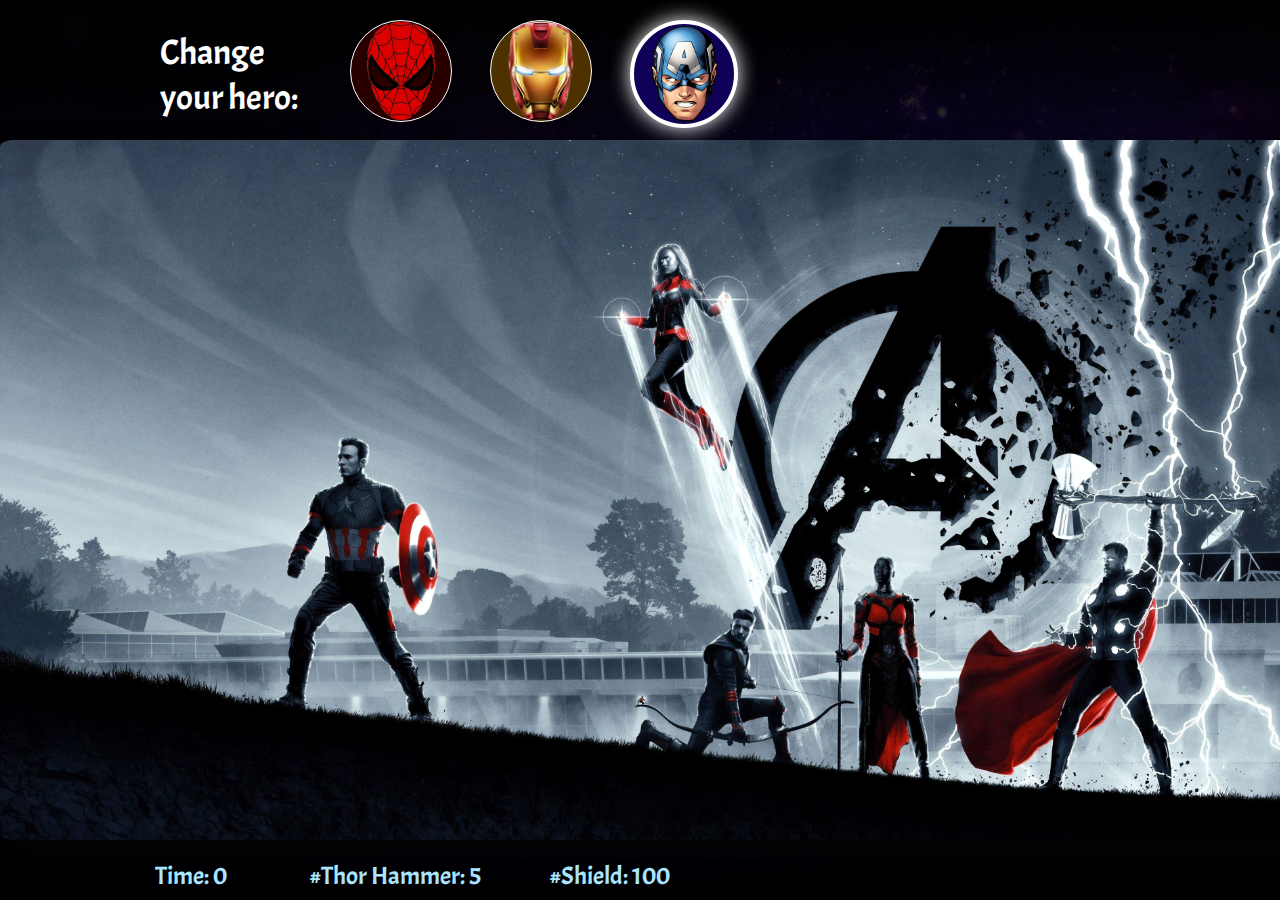
==== captain/captain.html @ e784bd53 "Added new character" ====
<!DOCTYPE html>
<html lang="en">
<head>
    <meta charset="UTF-8">
    <meta name="viewport" content="width=device-width, initial-scale=1.0">
    <title>Infinity War</title>
    <link rel="stylesheet" href="./captain.css">

    <style>
        @import url('https://fonts.googleapis.com/css2?family=Acme&family=Permanent+Marker&family=Roboto&display=swap');
        </style>
</head>
<body>
    <div class="background">

        <div id='game'></div>
        <!-- <div class="nameGame">Battle of the century: Iron Man vs Thanos</div> -->
        <div id='timer'>Time: <span>0</span></div>
        <div id='numOfBul'>#Shield: 100</div>
        <div id='rocketNum'>#Thor Hammer: 5</div>
        <div id='players'>Change <br> your hero: </div>
        <div id="spiderman"><a href="/spiderman/spidarman.html"></a></div> 
        <div id="ironman"><a href="/ironman/ironman.html"></a></div> 
        <div id="captain"></div> 
        
    </div>

    <script src="./captain-game.js"></script>
    <script src="./captain-main.js"></script>
</body>
</html>
---- captain/captain.css ----
body{
    background-color: rgb(2, 1, 1);
    text-align: center;
    padding: 0;
    margin: 0;
    font-family: 'Acme', sans-serif;;
}


.background{
    background-image: url(/Images/avengers\ logo.jpg);
    background-size: cover;
    background-repeat: no-repeat;
    height: 100vh;
    display: flex;
    align-items: center;
    justify-content: center;
    flex-direction: column;
}


#game{
    height: 700px;
    width: 1300px;

    /* height: 100vh;
    width: 90vw; */

    /* left: 20px; */
    top: 40px; 
    /* background-color: rgb(255, 255, 255); */
    margin: auto;
    background-image: url(/Images/bg8.jpg);
    /* background-repeat: no-repeat; */
    background-size: cover;
    border-radius: 1%;
    /* opacity: 90%; */
    box-shadow: 10px 10px 25px rgb(5, 5, 5);
    position: relative;



}

#timer{
    position: absolute;
    top: 860px;
    left: 155px;
    font-weight: 400;
    font-size: 25px;
    color: rgb(170, 228, 255);
    font-family: 'Acme', sans-serif;;
}

#rocketNum{
    position: absolute;
    top: 860px;
    left: 310px;
    font-weight: 400;
    font-size: 25px;
    color: rgb(170, 228, 255);;
}

#numOfBul{
    position: absolute;
    top: 860px;
    left: 550px;
    font-weight: 400;
    font-size: 25px;
    color: rgb(170, 228, 255);;
}

#players{
    position: absolute;
    top: 30px;
    left: 160px;
    font-weight: 400;
    font-size: 35px;
    color: rgb(255, 255, 255);;
    text-align: left;
}

#spiderman{
    width: 100px;
    height: 100px;
    background-color: rgb(41, 0, 0);
    background-image: url(/Images/spiderman-face-removebg-preview.png);
    background-size: contain;
    background-repeat: no-repeat;
    background-position: center;
    position: absolute;
    top: 20px;
    left: 350px;
    border-radius: 100%;
    border: 1px solid white;
}

#spiderman a{
    display: flex;
    margin: auto;
    align-items: center;
    width: 100px;
    height: 100px;
    border-radius: 100%;
    background-color: transparent;
}

#ironman{
    width: 100px;
    height: 100px;
    background-color: rgb(77, 50, 0);
    background-image: url(/Images/ironman-face-removebg-preview.png);
    background-size: contain;
    background-repeat: no-repeat;
    background-position: center;
    position: absolute;
    top: 20px;
    left: 490px;
    border-radius: 100%;
    border: 1px solid white;

}

#ironman a{
    display: flex;
    margin: auto;
    align-items: center;
    width: 100px;
    height: 100px;
    border-radius: 100%;
    background-color: transparent;
}

#captain{
    width: 100px;
    height: 100px;
    background-color: rgb(16, 0, 87);
    background-image: url(/Images/captain-face-removebg-preview.png);
    background-size: contain;
    background-repeat: no-repeat;
    background-position: center;
    position: absolute;
    top: 20px;
    left: 630px;
    border-radius: 100%;
    border: 4px solid white;
    box-shadow: 0 0 20px white;

}


/* .nameGame{
    position: absolute;
    top: 40px;
    left: 40px;
    font-weight: 400;
    font-size: 25px;
    color: rgb(255, 255, 255);
} */

#car {
    background-color: transparent;
    position: absolute;
    background-image: url(/Images/captain-america-removebg-preview.png);
    background-size: cover;
    border-radius: 20%;
    /* box-shadow: 10px 10px 15px rgb(42, 42, 42); */
}

.obstacle{
    background-color: transparent;
    position: absolute;
    background-image: url(/Images/Screenshot_2021-10-07_at_11.05.59-removebg-preview.png);
    background-size: cover;
}

.prize{
    background-color: transparent;
    position: absolute;
    background-image: url(/Images/ironman_bag-removebg-preview.png);
    background-size: contain;
    background-repeat: no-repeat;
    border-radius: 20%;
};


#numOfBul{
    position: absolute;
    top: 100px;
    left: 40px;
    font-weight: 400;
    font-size: 25px;
    color: rgb(170, 228, 255);;
}

.rocket{
    background-color: transparent;
    position: absolute;
    background-image: url(/Images/thor-hammer-removebg-preview.png);
    background-size: cover;
    background-repeat: no-repeat;
    border-radius: 20%;
}

.bulletX{
    background-color: transparent;
    position: absolute;
    background-image: url(/Images/captain-shield-removebg-preview.png);
    background-size: contain;
    background-repeat: no-repeat;
    border-radius: 20%;
}
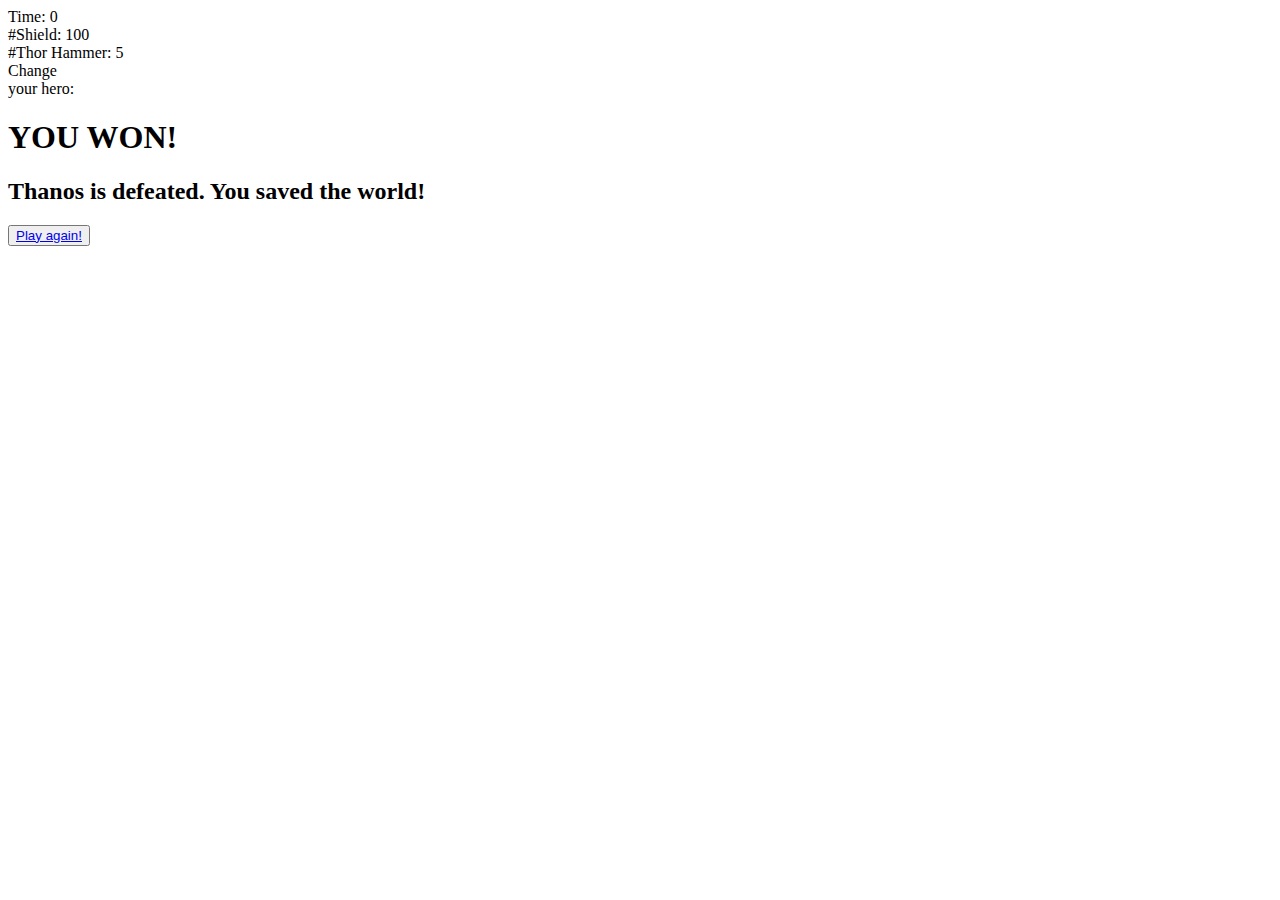
==== commit 81134a6c: "." ====
--- a/captain/captain.html
+++ b/captain/captain.html
@@ -4,7 +4,7 @@
     <meta charset="UTF-8">
     <meta name="viewport" content="width=device-width, initial-scale=1.0">
     <title>Infinity War</title>
-    <link rel="stylesheet" href="./captain.css">
+    <link rel="stylesheet" href="./captain.html">
 
     <style>
         @import url('https://fonts.googleapis.com/css2?family=Acme&family=Permanent+Marker&family=Roboto&display=swap');
@@ -19,10 +19,24 @@
         <div id='numOfBul'>#Shield: 100</div>
         <div id='rocketNum'>#Thor Hammer: 5</div>
         <div id='players'>Change <br> your hero: </div>
-        <div id="spiderman"><a href="/spiderman/spidarman.html"></a></div> 
-        <div id="ironman"><a href="/ironman/ironman.html"></a></div> 
+        <div id="spiderman"><a href="../spiderman/spidarman.html"></a></div> 
+        <div id="ironman"><a href="../ironman/ironman.html"></a></div> 
         <div id="captain"></div> 
         
+    </div>
+
+    <div id="gameOver">
+        <div id="container">
+            <div id="coverup">
+                <div id="won-message">
+                    <h1>YOU WON! </h1>
+                    <h2>Thanos is defeated. You saved the world! </h2>
+                </div>
+                <div id="play-again">
+                    <button><a href="/captain/captain.html">Play again!</a></button>
+                </div>
+            </div>
+        </div>
     </div>
 
     <script src="./captain-game.js"></script>
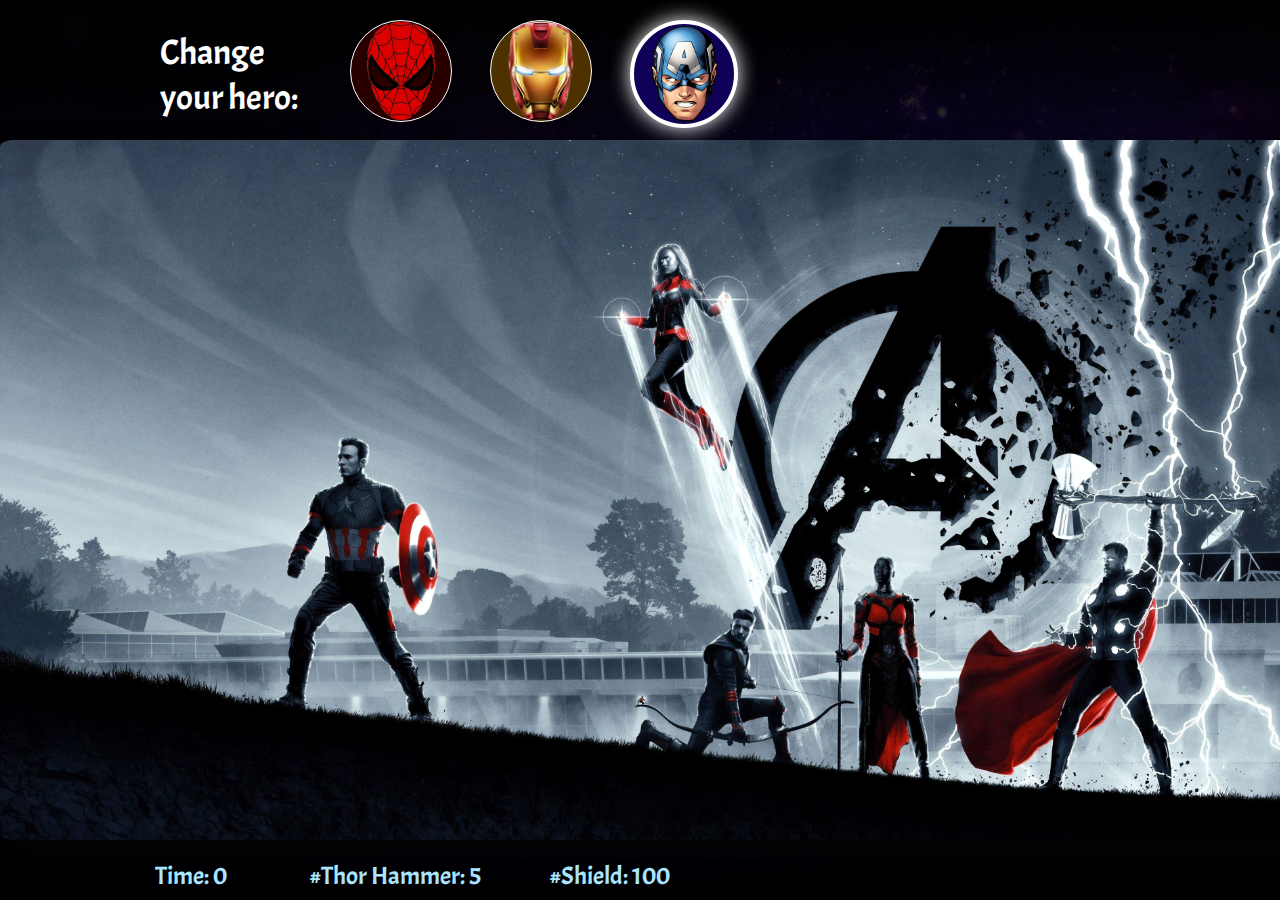
==== commit 13d682f3: "." ====
--- a/captain/captain.html
+++ b/captain/captain.html
@@ -4,7 +4,7 @@
     <meta charset="UTF-8">
     <meta name="viewport" content="width=device-width, initial-scale=1.0">
     <title>Infinity War</title>
-    <link rel="stylesheet" href="./captain.html">
+    <link rel="stylesheet" href="./captain.css">
 
     <style>
         @import url('https://fonts.googleapis.com/css2?family=Acme&family=Permanent+Marker&family=Roboto&display=swap');
--- a/captain/captain.css
+++ b/captain/captain.css
@@ -0,0 +1,276 @@
+body{
+    background-color: rgb(2, 1, 1);
+    text-align: center;
+    padding: 0;
+    margin: 0;
+    font-family: 'Acme', sans-serif;;
+}
+
+
+.background{
+    background-image: url(../Images/avengers\ logo.jpg);
+    background-size: cover;
+    background-repeat: no-repeat;
+    height: 100vh;
+    display: flex;
+    align-items: center;
+    justify-content: center;
+    flex-direction: column;
+}
+
+
+#game{
+    height: 700px;
+    width: 1300px;
+
+    /* height: 100vh;
+    width: 90vw; */
+
+    /* left: 20px; */
+    top: 40px; 
+    /* background-color: rgb(255, 255, 255); */
+    margin: auto;
+    background-image: url(../Images/bg8.jpg);
+    /* background-repeat: no-repeat; */
+    background-size: cover;
+    border-radius: 1%;
+    /* opacity: 90%; */
+    box-shadow: 10px 10px 25px rgb(5, 5, 5);
+    position: relative;
+
+
+
+}
+
+
+#gameOver{
+    visibility: hidden;
+}
+
+#container{
+    z-index: 200;
+    height: 460px;
+    width: 600px;
+    background-color: white;
+    position: absolute;
+    top: 250px;
+    left: 500px;
+    background-image: url(../Images/you-won.jpg);
+    background-size: contain;
+    box-shadow: 0 0 25px rgb(255, 255, 255);
+    border: 2px solid blanchedalmond;
+    border-radius: 2%;
+}
+
+#coverup{
+    display: flex;
+    flex-direction: column;
+}
+
+#won-message h1{
+    color: white;
+    font-size: 60px;
+    background-color: rgb(0, 9, 63);
+    margin: 20px auto;
+    width: 400px;
+}
+
+#won-message h2{
+    color: white;
+    font-size: 30px;
+    margin-top: 220px;
+    background-color: black;
+    opacity: 80%;
+}
+#play-again a{
+    text-decoration: none;
+    color: white;
+}
+
+#play-again button{
+    background-color: black;
+    color: white;
+    padding: 10px;
+    font-size: larger;
+    font-weight: bolder;
+    opacity: 80%;
+    text-decoration: none;
+}
+
+#play-again button:hover{
+    background-color: rgb(0, 0, 202);
+    transition: 1s;
+    color: white;
+    font-size: larger;
+} 
+
+
+#timer{
+    position: absolute;
+    top: 860px;
+    left: 155px;
+    font-weight: 400;
+    font-size: 25px;
+    color: rgb(170, 228, 255);
+    font-family: 'Acme', sans-serif;;
+}
+
+#rocketNum{
+    position: absolute;
+    top: 860px;
+    left: 310px;
+    font-weight: 400;
+    font-size: 25px;
+    color: rgb(170, 228, 255);;
+}
+
+#numOfBul{
+    position: absolute;
+    top: 860px;
+    left: 550px;
+    font-weight: 400;
+    font-size: 25px;
+    color: rgb(170, 228, 255);;
+}
+
+#players{
+    position: absolute;
+    top: 30px;
+    left: 160px;
+    font-weight: 400;
+    font-size: 35px;
+    color: rgb(255, 255, 255);;
+    text-align: left;
+}
+
+#spiderman{
+    width: 100px;
+    height: 100px;
+    background-color: rgb(41, 0, 0);
+    background-image: url(../Images/spiderman-face-removebg-preview.png);
+    background-size: contain;
+    background-repeat: no-repeat;
+    background-position: center;
+    position: absolute;
+    top: 20px;
+    left: 350px;
+    border-radius: 100%;
+    border: 1px solid white;
+}
+
+#spiderman a{
+    display: flex;
+    margin: auto;
+    align-items: center;
+    width: 100px;
+    height: 100px;
+    border-radius: 100%;
+    background-color: transparent;
+}
+
+#ironman{
+    width: 100px;
+    height: 100px;
+    background-color: rgb(77, 50, 0);
+    background-image: url(../Images/ironman-face-removebg-preview.png);
+    background-size: contain;
+    background-repeat: no-repeat;
+    background-position: center;
+    position: absolute;
+    top: 20px;
+    left: 490px;
+    border-radius: 100%;
+    border: 1px solid white;
+
+}
+
+#ironman a{
+    display: flex;
+    margin: auto;
+    align-items: center;
+    width: 100px;
+    height: 100px;
+    border-radius: 100%;
+    background-color: transparent;
+}
+
+#captain{
+    width: 100px;
+    height: 100px;
+    background-color: rgb(16, 0, 87);
+    background-image: url(../Images/captain-face-removebg-preview.png);
+    background-size: contain;
+    background-repeat: no-repeat;
+    background-position: center;
+    position: absolute;
+    top: 20px;
+    left: 630px;
+    border-radius: 100%;
+    border: 4px solid white;
+    box-shadow: 0 0 20px white;
+
+}
+
+
+/* .nameGame{
+    position: absolute;
+    top: 40px;
+    left: 40px;
+    font-weight: 400;
+    font-size: 25px;
+    color: rgb(255, 255, 255);
+} */
+
+#car {
+    background-color: transparent;
+    position: absolute;
+    background-image: url(../Images/captain-america-removebg-preview.png);
+    background-size: cover;
+    border-radius: 20%;
+    /* box-shadow: 10px 10px 15px rgb(42, 42, 42); */
+}
+
+.obstacle{
+    background-color: transparent;
+    position: absolute;
+    background-image: url(../Images/Screenshot_2021-10-07_at_11.05.59-removebg-preview.png);
+    background-size: cover;
+}
+
+.prize{
+    background-color: transparent;
+    position: absolute;
+    background-image: url(../Images/ironman_bag-removebg-preview.png);
+    background-size: contain;
+    background-repeat: no-repeat;
+    border-radius: 20%;
+};
+
+
+#numOfBul{
+    position: absolute;
+    top: 100px;
+    left: 40px;
+    font-weight: 400;
+    font-size: 25px;
+    color: rgb(170, 228, 255);;
+}
+
+.rocket{
+    background-color: transparent;
+    position: absolute;
+    background-image: url(../Images/thor-hammer-removebg-preview.png);
+    background-size: cover;
+    background-repeat: no-repeat;
+    border-radius: 20%;
+}
+
+.bulletX{
+    background-color: transparent;
+    position: absolute;
+    background-image: url(../Images/captain-shield-removebg-preview.png);
+    background-size: contain;
+    background-repeat: no-repeat;
+    border-radius: 20%;
+}
+
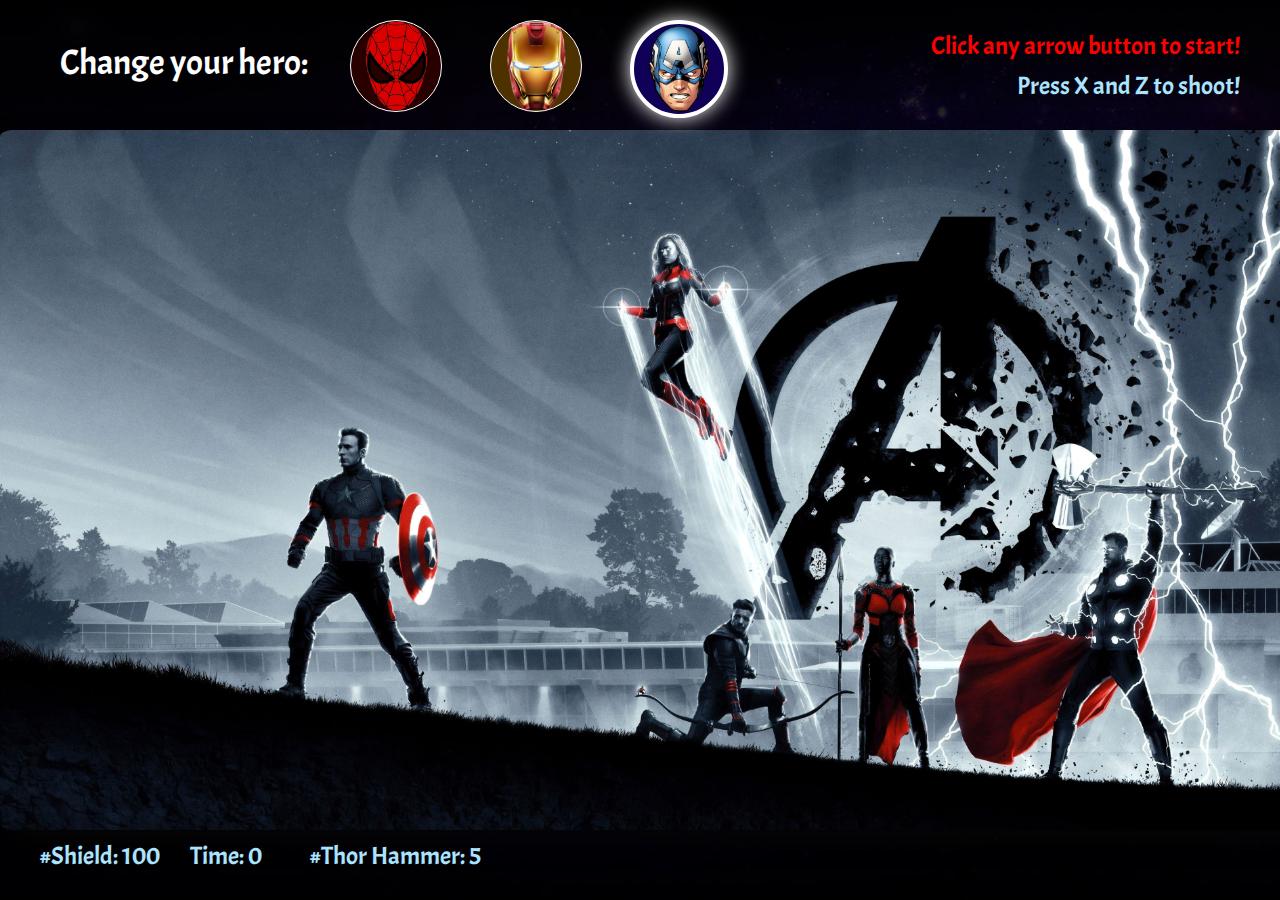
==== commit 8c01fd20: "Fixed a bug" ====
--- a/captain/captain.html
+++ b/captain/captain.html
@@ -1,45 +1,46 @@
 <!DOCTYPE html>
 <html lang="en">
-<head>
-    <meta charset="UTF-8">
-    <meta name="viewport" content="width=device-width, initial-scale=1.0">
+  <head>
+    <meta charset="UTF-8" />
+    <meta name="viewport" content="width=device-width, initial-scale=1.0" />
     <title>Infinity War</title>
-    <link rel="stylesheet" href="./captain.css">
+    <link rel="stylesheet" href="./captain.css" />
 
     <style>
-        @import url('https://fonts.googleapis.com/css2?family=Acme&family=Permanent+Marker&family=Roboto&display=swap');
-        </style>
-</head>
-<body>
+      @import url("https://fonts.googleapis.com/css2?family=Acme&family=Permanent+Marker&family=Roboto&display=swap");
+    </style>
+  </head>
+  <body>
     <div class="background">
-
-        <div id='game'></div>
-        <!-- <div class="nameGame">Battle of the century: Iron Man vs Thanos</div> -->
-        <div id='timer'>Time: <span>0</span></div>
-        <div id='numOfBul'>#Shield: 100</div>
-        <div id='rocketNum'>#Thor Hammer: 5</div>
-        <div id='players'>Change <br> your hero: </div>
-        <div id="spiderman"><a href="../spiderman/spidarman.html"></a></div> 
-        <div id="ironman"><a href="../ironman/ironman.html"></a></div> 
-        <div id="captain"></div> 
-        
+      <div id="game"></div>
+      <!-- <div class="nameGame">Battle of the century: Iron Man vs Thanos</div> -->
+      <div id="timer">Time: <span>0</span></div>
+      <div id="numOfBul">#Shield: 100</div>
+      <div id="rocketNum">#Thor Hammer: 5</div>
+      <div id="shoot-1">Press X and Z to shoot!</div>
+      <div id="arrow">Click any arrow button to start!</div>
+      s
+      <div id="players">Change your hero:</div>
+      <div id="spiderman"><a href="../spiderman/spidarman.html"></a></div>
+      <div id="ironman"><a href="../ironman/ironman.html"></a></div>
+      <div id="captain"></div>
     </div>
 
     <div id="gameOver">
-        <div id="container">
-            <div id="coverup">
-                <div id="won-message">
-                    <h1>YOU WON! </h1>
-                    <h2>Thanos is defeated. You saved the world! </h2>
-                </div>
-                <div id="play-again">
-                    <button><a href="/captain/captain.html">Play again!</a></button>
-                </div>
-            </div>
+      <div id="container">
+        <div id="coverup">
+          <div id="won-message">
+            <h1>YOU WON!</h1>
+            <h2>Thanos is defeated. You saved the world!</h2>
+          </div>
+          <div id="play-again">
+            <button><a href="/captain/captain.html">Play again!</a></button>
+          </div>
         </div>
+      </div>
     </div>
 
     <script src="./captain-game.js"></script>
     <script src="./captain-main.js"></script>
-</body>
-</html>+  </body>
+</html>
--- a/captain/captain.css
+++ b/captain/captain.css
@@ -1,216 +1,223 @@
-body{
-    background-color: rgb(2, 1, 1);
-    text-align: center;
-    padding: 0;
-    margin: 0;
-    font-family: 'Acme', sans-serif;;
-}
-
-
-.background{
-    background-image: url(../Images/avengers\ logo.jpg);
-    background-size: cover;
-    background-repeat: no-repeat;
-    height: 100vh;
-    display: flex;
-    align-items: center;
-    justify-content: center;
-    flex-direction: column;
-}
-
-
-#game{
-    height: 700px;
-    width: 1300px;
-
-    /* height: 100vh;
+body {
+  background-color: rgb(2, 1, 1);
+  text-align: center;
+  padding: 0;
+  margin: 0;
+  font-family: "Acme", sans-serif;
+}
+
+.background {
+  background-image: url(../Images/avengers\ logo.jpg);
+  background-size: cover;
+  background-repeat: no-repeat;
+  height: 100vh;
+  display: flex;
+  align-items: center;
+  justify-content: center;
+  flex-direction: column;
+}
+
+#game {
+  height: 700px;
+  width: 1300px;
+
+  /* height: 100vh;
     width: 90vw; */
 
-    /* left: 20px; */
-    top: 40px; 
-    /* background-color: rgb(255, 255, 255); */
-    margin: auto;
-    background-image: url(../Images/bg8.jpg);
-    /* background-repeat: no-repeat; */
-    background-size: cover;
-    border-radius: 1%;
-    /* opacity: 90%; */
-    box-shadow: 10px 10px 25px rgb(5, 5, 5);
-    position: relative;
-
-
-
-}
-
-
-#gameOver{
-    visibility: hidden;
-}
-
-#container{
-    z-index: 200;
-    height: 460px;
-    width: 600px;
-    background-color: white;
-    position: absolute;
-    top: 250px;
-    left: 500px;
-    background-image: url(../Images/you-won.jpg);
-    background-size: contain;
-    box-shadow: 0 0 25px rgb(255, 255, 255);
-    border: 2px solid blanchedalmond;
-    border-radius: 2%;
-}
-
-#coverup{
-    display: flex;
-    flex-direction: column;
-}
-
-#won-message h1{
-    color: white;
-    font-size: 60px;
-    background-color: rgb(0, 9, 63);
-    margin: 20px auto;
-    width: 400px;
-}
-
-#won-message h2{
-    color: white;
-    font-size: 30px;
-    margin-top: 220px;
-    background-color: black;
-    opacity: 80%;
-}
-#play-again a{
-    text-decoration: none;
-    color: white;
-}
-
-#play-again button{
-    background-color: black;
-    color: white;
-    padding: 10px;
-    font-size: larger;
-    font-weight: bolder;
-    opacity: 80%;
-    text-decoration: none;
-}
-
-#play-again button:hover{
-    background-color: rgb(0, 0, 202);
-    transition: 1s;
-    color: white;
-    font-size: larger;
-} 
-
-
-#timer{
-    position: absolute;
-    top: 860px;
-    left: 155px;
-    font-weight: 400;
-    font-size: 25px;
-    color: rgb(170, 228, 255);
-    font-family: 'Acme', sans-serif;;
-}
-
-#rocketNum{
-    position: absolute;
-    top: 860px;
-    left: 310px;
-    font-weight: 400;
-    font-size: 25px;
-    color: rgb(170, 228, 255);;
-}
-
-#numOfBul{
-    position: absolute;
-    top: 860px;
-    left: 550px;
-    font-weight: 400;
-    font-size: 25px;
-    color: rgb(170, 228, 255);;
-}
-
-#players{
-    position: absolute;
-    top: 30px;
-    left: 160px;
-    font-weight: 400;
-    font-size: 35px;
-    color: rgb(255, 255, 255);;
-    text-align: left;
-}
-
-#spiderman{
-    width: 100px;
-    height: 100px;
-    background-color: rgb(41, 0, 0);
-    background-image: url(../Images/spiderman-face-removebg-preview.png);
-    background-size: contain;
-    background-repeat: no-repeat;
-    background-position: center;
-    position: absolute;
-    top: 20px;
-    left: 350px;
-    border-radius: 100%;
-    border: 1px solid white;
-}
-
-#spiderman a{
-    display: flex;
-    margin: auto;
-    align-items: center;
-    width: 100px;
-    height: 100px;
-    border-radius: 100%;
-    background-color: transparent;
-}
-
-#ironman{
-    width: 100px;
-    height: 100px;
-    background-color: rgb(77, 50, 0);
-    background-image: url(../Images/ironman-face-removebg-preview.png);
-    background-size: contain;
-    background-repeat: no-repeat;
-    background-position: center;
-    position: absolute;
-    top: 20px;
-    left: 490px;
-    border-radius: 100%;
-    border: 1px solid white;
-
-}
-
-#ironman a{
-    display: flex;
-    margin: auto;
-    align-items: center;
-    width: 100px;
-    height: 100px;
-    border-radius: 100%;
-    background-color: transparent;
-}
-
-#captain{
-    width: 100px;
-    height: 100px;
-    background-color: rgb(16, 0, 87);
-    background-image: url(../Images/captain-face-removebg-preview.png);
-    background-size: contain;
-    background-repeat: no-repeat;
-    background-position: center;
-    position: absolute;
-    top: 20px;
-    left: 630px;
-    border-radius: 100%;
-    border: 4px solid white;
-    box-shadow: 0 0 20px white;
-
-}
-
+  /* left: 20px; */
+  top: 40px;
+  /* background-color: rgb(255, 255, 255); */
+  margin: auto;
+  background-image: url(../Images/bg8.jpg);
+  /* background-repeat: no-repeat; */
+  background-size: cover;
+  border-radius: 1%;
+  /* opacity: 90%; */
+  box-shadow: 10px 10px 25px rgb(5, 5, 5);
+  position: relative;
+}
+
+#gameOver {
+  visibility: hidden;
+}
+
+#container {
+  z-index: 200;
+  height: 460px;
+  width: 600px;
+  background-color: white;
+  position: absolute;
+  top: 250px;
+  left: 500px;
+  background-image: url(../Images/you-won.jpg);
+  background-size: contain;
+  box-shadow: 0 0 25px rgb(255, 255, 255);
+  border: 2px solid blanchedalmond;
+  border-radius: 2%;
+}
+
+#coverup {
+  display: flex;
+  flex-direction: column;
+}
+
+#won-message h1 {
+  color: white;
+  font-size: 60px;
+  background-color: rgb(0, 9, 63);
+  margin: 20px auto;
+  width: 400px;
+}
+
+#won-message h2 {
+  color: white;
+  font-size: 30px;
+  margin-top: 220px;
+  background-color: black;
+  opacity: 80%;
+}
+#play-again a {
+  text-decoration: none;
+  color: white;
+}
+
+#play-again button {
+  background-color: black;
+  color: white;
+  padding: 10px;
+  font-size: larger;
+  font-weight: bolder;
+  opacity: 80%;
+  text-decoration: none;
+}
+
+#play-again button:hover {
+  background-color: rgb(0, 0, 202);
+  transition: 1s;
+  color: white;
+  font-size: larger;
+}
+
+#timer {
+  position: absolute;
+  top: 840px;
+  left: 190px;
+  font-weight: 400;
+  font-size: 25px;
+  color: rgb(170, 228, 255);
+  font-family: "Acme", sans-serif;
+}
+
+#rocketNum {
+  position: absolute;
+  top: 840px;
+  left: 310px;
+  font-weight: 400;
+  font-size: 25px;
+  color: rgb(170, 228, 255);
+}
+
+#arrow {
+  position: absolute;
+  top: 30px;
+  right: 40px;
+  font-weight: 400;
+  font-size: 25px;
+  color: red;
+}
+#shoot-1 {
+  position: absolute;
+  top: 70px;
+  right: 40px;
+  font-weight: 400;
+  font-size: 25px;
+  color: rgb(170, 228, 255);
+}
+
+#numOfBul {
+  position: absolute;
+  top: 840px;
+  left: 550px;
+  font-weight: 400;
+  font-size: 25px;
+  color: rgb(170, 228, 255);
+}
+
+#players {
+  position: absolute;
+  top: 40px;
+  left: 60px;
+  font-weight: 400;
+  font-size: 35px;
+  color: rgb(255, 255, 255);
+  text-align: left;
+}
+
+#spiderman {
+  width: 90px;
+  height: 90px;
+  background-color: rgb(41, 0, 0);
+  background-image: url(../Images/spiderman-face-removebg-preview.png);
+  background-size: contain;
+  background-repeat: no-repeat;
+  background-position: center;
+  position: absolute;
+  top: 20px;
+  left: 350px;
+  border-radius: 100%;
+  border: 1px solid white;
+}
+
+#spiderman a {
+  display: flex;
+  margin: auto;
+  align-items: center;
+  width: 100px;
+  height: 100px;
+  border-radius: 100%;
+  background-color: transparent;
+}
+
+#ironman {
+  width: 90px;
+  height: 90px;
+  background-color: rgb(77, 50, 0);
+  background-image: url(../Images/ironman-face-removebg-preview.png);
+  background-size: contain;
+  background-repeat: no-repeat;
+  background-position: center;
+  position: absolute;
+  top: 20px;
+  left: 490px;
+  border-radius: 100%;
+  border: 1px solid white;
+}
+
+#ironman a {
+  display: flex;
+  margin: auto;
+  align-items: center;
+  width: 100px;
+  height: 100px;
+  border-radius: 100%;
+  background-color: transparent;
+}
+
+#captain {
+  width: 90px;
+  height: 90px;
+  background-color: rgb(16, 0, 87);
+  background-image: url(../Images/captain-face-removebg-preview.png);
+  background-size: contain;
+  background-repeat: no-repeat;
+  background-position: center;
+  position: absolute;
+  top: 20px;
+  left: 630px;
+  border-radius: 100%;
+  border: 4px solid white;
+  box-shadow: 0 0 20px white;
+}
 
 /* .nameGame{
     position: absolute;
@@ -222,55 +229,53 @@
 } */
 
 #car {
-    background-color: transparent;
-    position: absolute;
-    background-image: url(../Images/captain-america-removebg-preview.png);
-    background-size: cover;
-    border-radius: 20%;
-    /* box-shadow: 10px 10px 15px rgb(42, 42, 42); */
-}
-
-.obstacle{
-    background-color: transparent;
-    position: absolute;
-    background-image: url(../Images/Screenshot_2021-10-07_at_11.05.59-removebg-preview.png);
-    background-size: cover;
-}
-
-.prize{
-    background-color: transparent;
-    position: absolute;
-    background-image: url(../Images/ironman_bag-removebg-preview.png);
-    background-size: contain;
-    background-repeat: no-repeat;
-    border-radius: 20%;
-};
-
-
-#numOfBul{
-    position: absolute;
-    top: 100px;
-    left: 40px;
-    font-weight: 400;
-    font-size: 25px;
-    color: rgb(170, 228, 255);;
-}
-
-.rocket{
-    background-color: transparent;
-    position: absolute;
-    background-image: url(../Images/thor-hammer-removebg-preview.png);
-    background-size: cover;
-    background-repeat: no-repeat;
-    border-radius: 20%;
-}
-
-.bulletX{
-    background-color: transparent;
-    position: absolute;
-    background-image: url(../Images/captain-shield-removebg-preview.png);
-    background-size: contain;
-    background-repeat: no-repeat;
-    border-radius: 20%;
-}
-
+  background-color: transparent;
+  position: absolute;
+  background-image: url(../Images/captain-america-removebg-preview.png);
+  background-size: cover;
+  border-radius: 20%;
+  /* box-shadow: 10px 10px 15px rgb(42, 42, 42); */
+}
+
+.obstacle {
+  background-color: transparent;
+  position: absolute;
+  background-image: url(../Images/Screenshot_2021-10-07_at_11.05.59-removebg-preview.png);
+  background-size: cover;
+}
+
+.prize {
+  background-color: transparent;
+  position: absolute;
+  background-image: url(../Images/ironman_bag-removebg-preview.png);
+  background-size: contain;
+  background-repeat: no-repeat;
+  border-radius: 20%;
+}
+
+#numOfBul {
+  position: absolute;
+  top: 840px;
+  left: 40px;
+  font-weight: 400;
+  font-size: 25px;
+  color: rgb(170, 228, 255);
+}
+
+.rocket {
+  background-color: transparent;
+  position: absolute;
+  background-image: url(../Images/thor-hammer-removebg-preview.png);
+  background-size: cover;
+  background-repeat: no-repeat;
+  border-radius: 20%;
+}
+
+.bulletX {
+  background-color: transparent;
+  position: absolute;
+  background-image: url(../Images/captain-shield-removebg-preview.png);
+  background-size: contain;
+  background-repeat: no-repeat;
+  border-radius: 20%;
+}
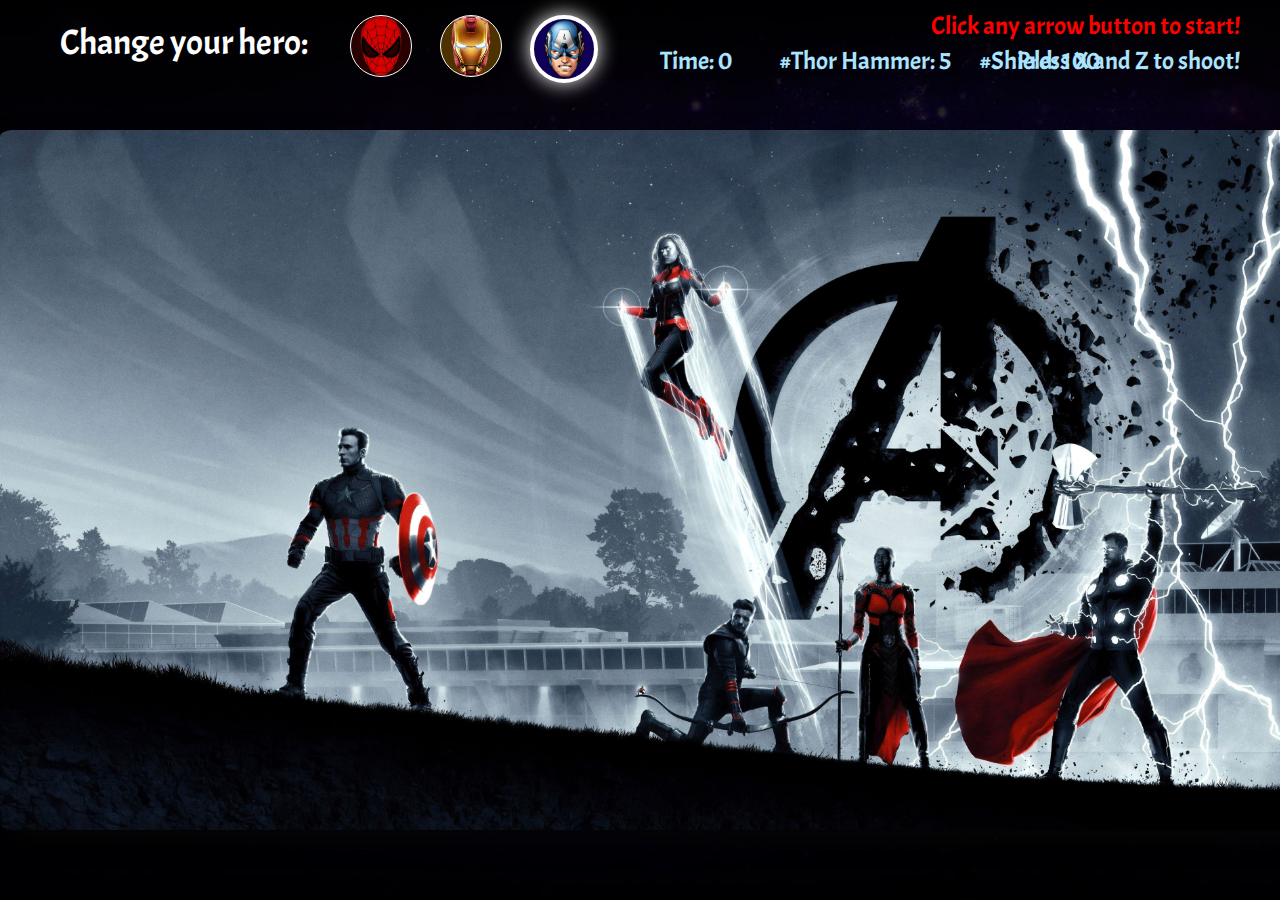
==== commit 3111570f: "Updated Winner button event listener" ====
--- a/captain/captain.html
+++ b/captain/captain.html
@@ -34,7 +34,7 @@
             <h2>Thanos is defeated. You saved the world!</h2>
           </div>
           <div id="play-again">
-            <button><a href="/captain/captain.html">Play again!</a></button>
+            <button onClick="location.reload()">Play again!</button>
           </div>
         </div>
       </div>
--- a/captain/captain.css
+++ b/captain/captain.css
@@ -100,8 +100,8 @@
 
 #timer {
   position: absolute;
-  top: 840px;
-  left: 190px;
+  top: 45px;
+  left: 660px;
   font-weight: 400;
   font-size: 25px;
   color: rgb(170, 228, 255);
@@ -110,8 +110,8 @@
 
 #rocketNum {
   position: absolute;
-  top: 840px;
-  left: 310px;
+  top: 45px;
+  left: 780px;
   font-weight: 400;
   font-size: 25px;
   color: rgb(170, 228, 255);
@@ -119,7 +119,7 @@
 
 #arrow {
   position: absolute;
-  top: 30px;
+  top: 10px;
   right: 40px;
   font-weight: 400;
   font-size: 25px;
@@ -127,7 +127,7 @@
 }
 #shoot-1 {
   position: absolute;
-  top: 70px;
+  top: 45px;
   right: 40px;
   font-weight: 400;
   font-size: 25px;
@@ -136,8 +136,8 @@
 
 #numOfBul {
   position: absolute;
-  top: 840px;
-  left: 550px;
+  top: 45px;
+  left: 980px;
   font-weight: 400;
   font-size: 25px;
   color: rgb(170, 228, 255);
@@ -145,7 +145,7 @@
 
 #players {
   position: absolute;
-  top: 40px;
+  top: 20px;
   left: 60px;
   font-weight: 400;
   font-size: 35px;
@@ -154,15 +154,15 @@
 }
 
 #spiderman {
-  width: 90px;
-  height: 90px;
+  width: 60px;
+  height: 60px;
   background-color: rgb(41, 0, 0);
   background-image: url(../Images/spiderman-face-removebg-preview.png);
   background-size: contain;
   background-repeat: no-repeat;
   background-position: center;
   position: absolute;
-  top: 20px;
+  top: 15px;
   left: 350px;
   border-radius: 100%;
   border: 1px solid white;
@@ -179,16 +179,16 @@
 }
 
 #ironman {
-  width: 90px;
-  height: 90px;
+  width: 60px;
+  height: 60px;
   background-color: rgb(77, 50, 0);
   background-image: url(../Images/ironman-face-removebg-preview.png);
   background-size: contain;
   background-repeat: no-repeat;
   background-position: center;
   position: absolute;
-  top: 20px;
-  left: 490px;
+  top: 15px;
+  left: 440px;
   border-radius: 100%;
   border: 1px solid white;
 }
@@ -204,16 +204,16 @@
 }
 
 #captain {
-  width: 90px;
-  height: 90px;
+  width: 60px;
+  height: 60px;
   background-color: rgb(16, 0, 87);
   background-image: url(../Images/captain-face-removebg-preview.png);
   background-size: contain;
   background-repeat: no-repeat;
   background-position: center;
   position: absolute;
-  top: 20px;
-  left: 630px;
+  top: 15px;
+  left: 530px;
   border-radius: 100%;
   border: 4px solid white;
   box-shadow: 0 0 20px white;
@@ -255,8 +255,8 @@
 
 #numOfBul {
   position: absolute;
-  top: 840px;
-  left: 40px;
+  top: 45px;
+  left: 980px;
   font-weight: 400;
   font-size: 25px;
   color: rgb(170, 228, 255);
